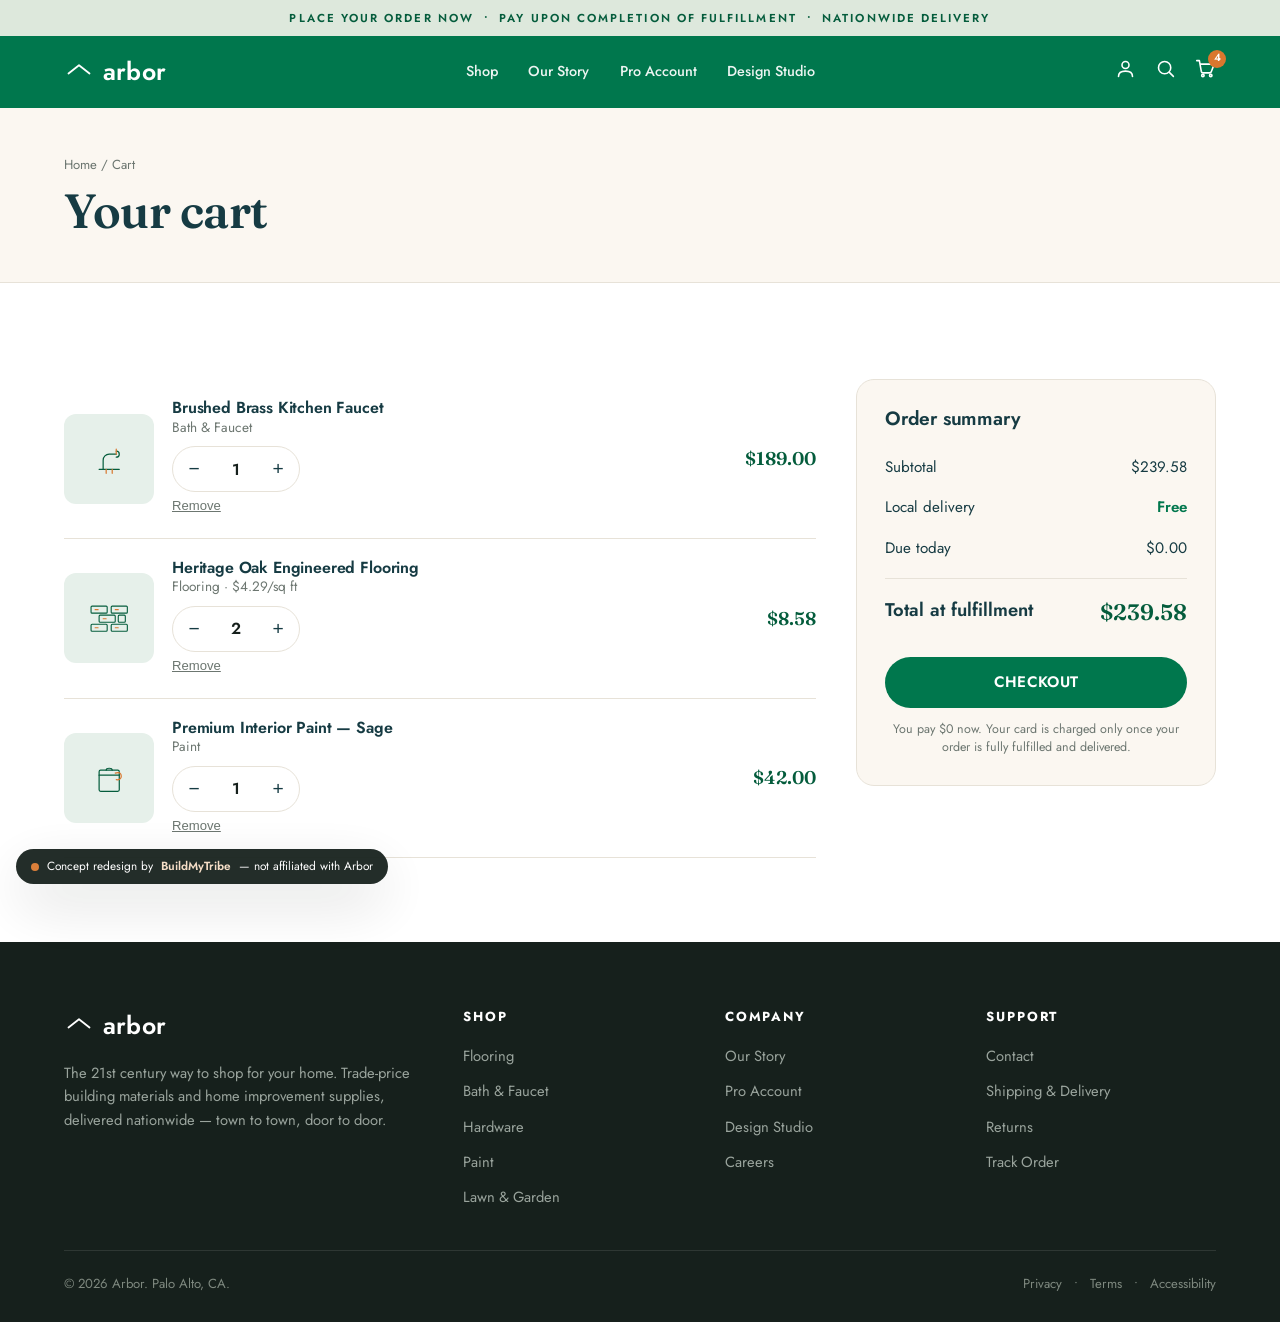
==== cart.html @ d4bcc78b "Arbor concept e-commerce redesign — homepage, shop, product, cart" ====
<!doctype html><html lang="en"><head>
<meta charset="utf-8"><meta name="viewport" content="width=device-width,initial-scale=1">
<title>Your Cart — Arbor</title>
<meta name="description" content="Review your Arbor cart and check out. Pay upon completion of fulfillment.">
<link rel="preconnect" href="https://fonts.googleapis.com"><link rel="preconnect" href="https://fonts.gstatic.com" crossorigin>
<link href="https://fonts.googleapis.com/css2?family=Fraunces:ital,opsz,wght@0,9..144,400;0,9..144,500;0,9..144,600;1,9..144,500&family=Jost:wght@400;500;600&display=swap" rel="stylesheet">
<link rel="stylesheet" href="assets/style.css">
</head><body><div class="announce">Place your order now &nbsp;•&nbsp; pay upon completion of fulfillment &nbsp;•&nbsp; nationwide delivery</div>
<header class="nav"><div class="wrap nav-inner">
  <a class="logo" href="index.html"><svg viewBox="0 0 40 28" fill="none" stroke="currentColor" stroke-width="2.4" stroke-linecap="round" stroke-linejoin="round"><path d="M6 16 L20 5 L34 16"/></svg><span>arbor</span></a>
  <nav class="nav-links"><a href="shop.html">Shop</a><a href="index.html#story">Our Story</a><a href="index.html#pro">Pro Account</a><a href="index.html#studio">Design Studio</a></nav>
  <div class="nav-icons">
    <a href="#" aria-label="Account"><svg viewBox="0 0 24 24" fill="none" stroke-width="1.8" stroke-linecap="round" stroke-linejoin="round"><circle cx="12" cy="8" r="4"/><path d="M4 21c0-4 3.5-6 8-6s8 2 8 6"/></svg></a>
    <a href="shop.html" aria-label="Search"><svg viewBox="0 0 24 24" fill="none" stroke-width="1.8" stroke-linecap="round" stroke-linejoin="round"><circle cx="11" cy="11" r="7"/><path d="M21 21l-4.3-4.3"/></svg></a>
    <a class="cart-link" href="cart.html" aria-label="Cart"><svg viewBox="0 0 24 24" fill="none" stroke-width="1.8" stroke-linecap="round" stroke-linejoin="round"><circle cx="9" cy="20" r="1.4"/><circle cx="18" cy="20" r="1.4"/><path d="M2 3h3l2.2 12.4a2 2 0 0 0 2 1.6h7.5a2 2 0 0 0 2-1.6L22 7H6"/></svg><span class="cart-badge" style="display:none">0</span></a>
    <button class="menu-toggle" aria-label="Menu"><svg viewBox="0 0 24 24" fill="none" stroke-width="2" stroke-linecap="round"><path d="M4 7h16M4 12h16M4 17h16"/></svg></button>
  </div>
</div></header>
<div class="mobile-menu"><button class="close" aria-label="Close"><svg viewBox="0 0 24 24" fill="none" stroke-width="2" stroke-linecap="round"><path d="M6 6l12 12M18 6L6 18"/></svg></button>
  <a href="shop.html">Shop</a><a href="index.html#story">Our Story</a><a href="index.html#pro">Pro Account</a><a href="index.html#studio">Design Studio</a>
  <a href="cart.html">Cart</a>
</div><div class="pagehead"><div class="wrap"><div class="crumb"><a href="index.html">Home</a> / Cart</div><h1>Your cart</h1></div></div><section style="padding-top:48px"><div class="wrap"><div id="cartRoot"></div></div></section><footer class="footer"><div class="wrap">
  <div class="footer-grid">
    <div><div class="logo"><svg viewBox="0 0 40 28" fill="none" stroke="currentColor" stroke-width="2.4" stroke-linecap="round" stroke-linejoin="round"><path d="M6 16 L20 5 L34 16"/></svg><span>arbor</span></div>
      <p>The 21st century way to shop for your home. Trade-price building materials and home improvement supplies, delivered nationwide — town to town, door to door.</p>
    </div>
    <div><h5>Shop</h5><ul><li><a href="shop.html">Flooring</a></li><li><a href="shop.html">Bath &amp; Faucet</a></li><li><a href="shop.html">Hardware</a></li><li><a href="shop.html">Paint</a></li><li><a href="shop.html">Lawn &amp; Garden</a></li></ul></div>
    <div><h5>Company</h5><ul><li><a href="index.html#story">Our Story</a></li><li><a href="index.html#pro">Pro Account</a></li><li><a href="index.html#studio">Design Studio</a></li><li><a href="#">Careers</a></li></ul></div>
    <div><h5>Support</h5><ul><li><a href="#">Contact</a></li><li><a href="#">Shipping &amp; Delivery</a></li><li><a href="#">Returns</a></li><li><a href="#">Track Order</a></li></ul></div>
  </div>
  <div class="footer-bottom"><span>© 2026 Arbor. Palo Alto, CA.</span><span>Privacy &nbsp; • &nbsp; Terms &nbsp; • &nbsp; Accessibility</span></div>
</div></footer><script src="assets/app.js"></script>
<script>
(function(){
  var P=window.ARBOR_PRODUCTS||{};
  var root=document.getElementById("cartRoot");
  function money(n){ return "$"+n.toFixed(2); }
  function render(){
    var items=window.ArborCart.get();
    if(!items.length){
      root.innerHTML='<div class="empty-cart"><svg viewBox="0 0 24 24" fill="none" stroke-width="1.5" stroke-linecap="round" stroke-linejoin="round"><circle cx="9" cy="20" r="1.4"/><circle cx="18" cy="20" r="1.4"/><path d="M2 3h3l2.2 12.4a2 2 0 0 0 2 1.6h7.5a2 2 0 0 0 2-1.6L22 7H6"/></svg><h2 style="margin-bottom:.5rem">Your cart is empty</h2><p class="muted" style="margin-bottom:1.5rem">Add a few essentials to get started.</p><a class="btn btn-primary" href="shop.html">Start shopping</a></div>';
      return;
    }
    var sub=0;
    var rows=items.map(function(it){
      var p=P[it.id]; if(!p) return "";
      var line=p.price*it.qty; sub+=line;
      return '<div class="cart-item" data-id="'+it.id+'">'+
        '<div class="thumb">'+(window.ARBOR_ICONS[p.icon]||"")+'</div>'+
        '<div><h4>'+p.name+'</h4><div class="meta">'+p.cat+(p.unit?(" · "+money(p.price)+p.unit):"")+'</div>'+
        '<div class="qty" style="margin-top:.5rem;width:max-content"><button data-dec>−</button><span>'+it.qty+'</span><button data-inc>+</button></div>'+
        '<button class="remove" data-rm>Remove</button></div>'+
        '<div class="line-price">'+money(line)+'</div></div>';
    }).join("");
    var ship = sub>0 ? 0 : 0;
    var tax = sub*0.0;
    var total = sub;
    root.innerHTML='<div class="cart-layout"><div>'+rows+'</div>'+
      '<aside class="summary"><h3>Order summary</h3>'+
      '<div class="row"><span>Subtotal</span><span>'+money(sub)+'</span></div>'+
      '<div class="row"><span>Local delivery</span><span style="color:var(--green);font-weight:600">Free</span></div>'+
      '<div class="row"><span>Due today</span><span>$0.00</span></div>'+
      '<div class="row total"><span>Total at fulfillment</span><span class="price">'+money(total)+'</span></div>'+
      '<button class="btn btn-primary" id="checkoutBtn">Checkout</button>'+
      '<p class="note">You pay $0 now. Your card is charged only once your order is fully fulfilled and delivered.</p>'+
      '</aside></div>';
    // wire controls
    root.querySelectorAll(".cart-item").forEach(function(row){
      var id=row.getAttribute("data-id");
      row.querySelector("[data-inc]").addEventListener("click",function(){ var q=window.ArborCart.get().find(function(x){return x.id===id;}).qty; window.ArborCart.setQty(id,q+1); render(); });
      row.querySelector("[data-dec]").addEventListener("click",function(){ var q=window.ArborCart.get().find(function(x){return x.id===id;}).qty; window.ArborCart.setQty(id,q-1); render(); });
      row.querySelector("[data-rm]").addEventListener("click",function(){ window.ArborCart.remove(id); render(); });
    });
    var cb=document.getElementById("checkoutBtn");
    if(cb) cb.addEventListener("click",function(){ window.arborToast("Demo checkout — no payment is taken in this concept."); });
  }
  // seed a demo cart on first visit so the page is never empty for reviewers
  if(!window.ArborCart.get().length){ window.ArborCart.seed([{id:"p2",qty:1},{id:"p1",qty:2},{id:"p4",qty:1}]); }
  render();
})();
</script>
<div class="ribbon"><span class="dot"></span>Concept redesign by <a href="https://buildmytribe.io" target="_blank" rel="noopener">BuildMyTribe</a> — not affiliated with Arbor</div>
</body></html>
---- assets/style.css ----
/* Arbor — Concept Redesign by BuildMyTribe
   Brand-matched to superarbor.io: green #00774D, Jost body, serif display, terracotta accent */
:root{
  --green:#00774D;--green-dark:#045C3C;--green-soft:#E6F0EA;--terra:#D9772E;--terra-dark:#B85F1E;
  --ink:#16201C;--teal:#163B43;--cream:#FBF7F1;--sage:#DDE8DC;--peach:#F5DCC4;--line:#E7E2D8;
  --muted:#6C7670;--white:#fff;
  --shadow:0 1px 2px rgba(20,32,28,.04),0 8px 28px rgba(20,32,28,.07);
  --shadow-lg:0 20px 60px rgba(20,32,28,.14);
  --radius:18px;--radius-sm:12px;--maxw:1200px;--ease:cubic-bezier(.22,.61,.36,1);
}
*{box-sizing:border-box;margin:0;padding:0}
html{scroll-behavior:smooth}
body{font-family:'Jost',system-ui,sans-serif;color:var(--ink);background:var(--white);line-height:1.6;-webkit-font-smoothing:antialiased;overflow-x:hidden}
h1,h2,h3,h4{font-family:'Fraunces',Georgia,serif;line-height:1.08;font-weight:600;color:var(--teal);letter-spacing:-.01em}
a{color:inherit;text-decoration:none}
img{max-width:100%;display:block}
.wrap{max-width:var(--maxw);margin:0 auto;padding:0 24px}
.eyebrow{font-size:.74rem;letter-spacing:.22em;text-transform:uppercase;font-weight:600;color:var(--terra)}
.eyebrow.green{color:var(--green)}
.muted{color:var(--muted)}
.btn{display:inline-flex;align-items:center;gap:.5rem;font-family:'Jost',sans-serif;font-weight:600;font-size:.95rem;letter-spacing:.02em;padding:.85rem 1.6rem;border-radius:999px;border:1.5px solid transparent;cursor:pointer;transition:transform .25s var(--ease),background .25s var(--ease),box-shadow .25s var(--ease);text-transform:uppercase}
.btn-primary{background:var(--green);color:#fff}
.btn-primary:hover{background:var(--green-dark);transform:translateY(-2px);box-shadow:0 10px 24px rgba(0,119,77,.28)}
.btn-terra{background:var(--terra);color:#fff}
.btn-terra:hover{background:var(--terra-dark);transform:translateY(-2px);box-shadow:0 10px 24px rgba(217,119,46,.3)}
.btn-ghost{background:transparent;color:var(--teal);border-color:var(--teal)}
.btn-ghost:hover{background:var(--teal);color:#fff;transform:translateY(-2px)}
.btn-light{background:#fff;color:var(--green-dark)}
.btn-light:hover{transform:translateY(-2px);box-shadow:var(--shadow-lg)}
.btn-sm{padding:.6rem 1.1rem;font-size:.8rem}
.announce{background:var(--sage);color:var(--green-dark);text-align:center;font-size:.72rem;letter-spacing:.18em;text-transform:uppercase;font-weight:600;padding:.55rem 1rem}
.nav{position:sticky;top:0;z-index:50;background:var(--green);color:#fff}
.nav-inner{display:flex;align-items:center;justify-content:space-between;height:72px}
.logo{display:flex;align-items:center;gap:.55rem;font-family:'Jost',sans-serif;font-weight:600;font-size:1.55rem;color:#fff;letter-spacing:.01em}
.logo svg{width:30px;height:22px}
.nav-links{display:flex;gap:1.9rem;align-items:center}
.nav-links a{font-size:.9rem;font-weight:500;opacity:.92;transition:opacity .2s;position:relative;padding:.2rem 0}
.nav-links a::after{content:"";position:absolute;left:0;bottom:-2px;height:2px;width:0;background:var(--terra);transition:width .28s var(--ease)}
.nav-links a:hover{opacity:1}.nav-links a:hover::after{width:100%}
.nav-icons{display:flex;align-items:center;gap:1.2rem}
.nav-icons svg{width:21px;height:21px;stroke:#fff;cursor:pointer;transition:transform .2s}
.nav-icons a:hover svg{transform:scale(1.12)}
.cart-link{position:relative}
.cart-badge{position:absolute;top:-8px;right:-10px;background:var(--terra);color:#fff;font-family:'Jost',sans-serif;font-size:.66rem;font-weight:600;min-width:18px;height:18px;border-radius:999px;display:flex;align-items:center;justify-content:center;padding:0 4px}
.menu-toggle{display:none;background:none;border:none;cursor:pointer}
.menu-toggle svg{width:26px;height:26px;stroke:#fff}
.hero{position:relative;background:linear-gradient(135deg,#063,#00774D 55%,#0a8a5b);color:#fff;overflow:hidden}
.hero::after{content:"";position:absolute;inset:0;background:radial-gradient(circle at 82% 18%,rgba(217,119,46,.32),transparent 42%),radial-gradient(circle at 12% 88%,rgba(255,255,255,.08),transparent 40%)}
.hero-inner{position:relative;z-index:2;display:grid;grid-template-columns:1.05fr .95fr;gap:48px;align-items:center;padding:84px 0 92px}
.hero h1{color:#fff;font-size:clamp(2.6rem,5.4vw,4.5rem);font-weight:600}
.hero h1 .accent{color:var(--peach);font-style:italic}
.hero p{font-size:1.18rem;max-width:30rem;margin:1.3rem 0 2rem;color:rgba(255,255,255,.9)}
.hero-cta{display:flex;gap:.9rem;flex-wrap:wrap}
.hero-stats{display:flex;gap:2.2rem;margin-top:2.6rem}
.hero-stats .n{font-family:'Fraunces',serif;font-size:1.9rem;color:#fff;font-weight:600}
.hero-stats .l{font-size:.8rem;text-transform:uppercase;letter-spacing:.12em;opacity:.8}
.hero-card{background:rgba(255,255,255,.1);backdrop-filter:blur(8px);border:1px solid rgba(255,255,255,.22);border-radius:24px;padding:14px;box-shadow:var(--shadow-lg)}
.hero-vis{aspect-ratio:4/4.3;border-radius:16px;background:linear-gradient(160deg,#F5DCC4,#EFC9A8);position:relative;overflow:hidden;display:flex;align-items:center;justify-content:center}
.hero-vis svg{width:78%;height:78%}
.hero-tag{position:absolute;background:#fff;color:var(--teal);border-radius:14px;padding:.6rem .9rem;box-shadow:var(--shadow);font-size:.82rem;font-weight:600;display:flex;align-items:center;gap:.5rem}
.hero-tag.t1{top:24px;left:24px}.hero-tag.t2{bottom:24px;right:24px}
.hero-tag .dot{width:9px;height:9px;border-radius:50%;background:var(--green)}
.trust{background:var(--cream);border-bottom:1px solid var(--line)}
.trust-inner{display:flex;justify-content:space-between;gap:24px;flex-wrap:wrap;padding:26px 0}
.trust-item{display:flex;align-items:center;gap:.7rem;font-size:.92rem;font-weight:500;color:var(--teal)}
.trust-item svg{width:26px;height:26px;stroke:var(--green);flex:none}
section{padding:84px 0}
.sec-head{text-align:center;max-width:42rem;margin:0 auto 52px}
.sec-head h2{font-size:clamp(2rem,3.6vw,2.9rem);margin:.7rem 0 .6rem}
.sec-head p{color:var(--muted);font-size:1.05rem}
.cat-grid{display:grid;grid-template-columns:repeat(5,1fr);gap:18px}
.cat{background:var(--cream);border:1px solid var(--line);border-radius:var(--radius);padding:26px 18px;text-align:center;transition:transform .3s var(--ease),box-shadow .3s var(--ease),border-color .3s;cursor:pointer}
.cat:hover{transform:translateY(-6px);box-shadow:var(--shadow-lg);border-color:var(--green)}
.cat-ic{width:74px;height:74px;border-radius:18px;background:var(--peach);margin:0 auto 16px;display:flex;align-items:center;justify-content:center}
.cat-ic svg{width:40px;height:40px;stroke:var(--green-dark)}
.cat h4{font-family:'Jost',sans-serif;font-weight:600;font-size:1.02rem;color:var(--teal)}
.cat span{font-size:.8rem;color:var(--muted)}
.prod-grid{display:grid;grid-template-columns:repeat(4,1fr);gap:24px}
.card{background:#fff;border:1px solid var(--line);border-radius:var(--radius);overflow:hidden;transition:transform .3s var(--ease),box-shadow .3s var(--ease);display:flex;flex-direction:column}
.card:hover{transform:translateY(-6px);box-shadow:var(--shadow-lg)}
.card-img{aspect-ratio:1/1;background:var(--green-soft);position:relative;display:flex;align-items:center;justify-content:center;overflow:hidden}
.card-img svg{width:62%;height:62%}
.card-tag{position:absolute;top:12px;left:12px;background:var(--terra);color:#fff;font-size:.66rem;font-weight:600;letter-spacing:.08em;text-transform:uppercase;padding:.28rem .6rem;border-radius:999px}
.card-tag.green{background:var(--green)}
.card-body{padding:18px 18px 20px;display:flex;flex-direction:column;gap:.35rem;flex:1}
.card-cat{font-size:.72rem;letter-spacing:.12em;text-transform:uppercase;color:var(--muted);font-weight:600}
.card-title{font-family:'Jost',sans-serif;font-weight:600;font-size:1.02rem;color:var(--teal)}
.card-foot{display:flex;align-items:center;justify-content:space-between;margin-top:auto;padding-top:12px}
.price{font-family:'Fraunces',serif;font-size:1.32rem;font-weight:600;color:var(--green-dark)}
.price s{font-family:'Jost',sans-serif;font-size:.85rem;color:var(--muted);margin-left:.4rem;font-weight:400}
.stars{color:var(--terra);font-size:.85rem;letter-spacing:.05em}
.add-btn{background:var(--green-soft);border:none;width:38px;height:38px;border-radius:10px;cursor:pointer;display:flex;align-items:center;justify-content:center;transition:background .2s,transform .2s}
.add-btn svg{width:18px;height:18px;stroke:var(--green-dark)}
.add-btn:hover{background:var(--green);transform:scale(1.06)}.add-btn:hover svg{stroke:#fff}
.way{background:var(--teal);color:#fff}.way h2{color:#fff}
.way-inner{display:grid;grid-template-columns:1fr 1fr;gap:56px;align-items:center}
.way .eyebrow{color:var(--peach)}
.way-list{list-style:none;display:grid;gap:18px;margin-top:26px}
.way-list li{display:flex;gap:14px;align-items:flex-start;font-size:1.04rem}
.way-list .tick{flex:none;width:28px;height:28px;border-radius:50%;background:rgba(255,255,255,.12);display:flex;align-items:center;justify-content:center;margin-top:2px}
.way-list .tick svg{width:15px;height:15px;stroke:var(--peach)}
.way-vis{display:grid;grid-template-columns:1fr 1fr;gap:16px}
.way-tile{background:rgba(255,255,255,.06);border:1px solid rgba(255,255,255,.14);border-radius:var(--radius);padding:26px}
.way-tile .n{font-family:'Fraunces',serif;font-size:2.4rem;color:var(--peach);font-weight:600}
.way-tile p{font-size:.92rem;color:rgba(255,255,255,.82);margin-top:.3rem}
.concierge{background:linear-gradient(120deg,var(--peach),#F8E7D3)}
.concierge-inner{display:grid;grid-template-columns:1fr auto;gap:40px;align-items:center}
.concierge h2{font-size:clamp(1.8rem,3vw,2.5rem)}
.concierge p{color:#5a4634;max-width:34rem;margin-top:.6rem;font-size:1.05rem}
.quote{text-align:center;max-width:48rem;margin:0 auto}
.quote .stars{font-size:1.3rem;display:block;margin-bottom:1rem}
.quote blockquote{font-family:'Fraunces',serif;font-size:clamp(1.4rem,2.6vw,2rem);color:var(--teal);font-weight:500;line-height:1.3}
.quote cite{display:block;margin-top:1.4rem;font-style:normal;color:var(--muted);font-weight:600;letter-spacing:.04em}
.news{background:var(--green);color:#fff;border-radius:var(--radius);padding:54px 40px;text-align:center}
.news h2{color:#fff}.news p{color:rgba(255,255,255,.88);margin:.6rem auto 1.6rem;max-width:30rem}
.news form{display:flex;gap:.6rem;max-width:30rem;margin:0 auto;flex-wrap:wrap;justify-content:center}
.news input{flex:1;min-width:200px;border:none;border-radius:999px;padding:.85rem 1.3rem;font-family:'Jost',sans-serif;font-size:.95rem}
.news input:focus{outline:3px solid rgba(217,119,46,.55)}
.footer{background:var(--ink);color:#cfd8d2;padding:64px 0 28px}
.footer-grid{display:grid;grid-template-columns:1.6fr 1fr 1fr 1fr;gap:32px;margin-bottom:40px}
.footer .logo{color:#fff;margin-bottom:1rem}
.footer p{font-size:.92rem;max-width:22rem;color:#9aa49d}
.footer h5{font-family:'Jost',sans-serif;color:#fff;font-size:.82rem;letter-spacing:.14em;text-transform:uppercase;margin-bottom:1rem}
.footer ul{list-style:none;display:grid;gap:.6rem}
.footer ul a{font-size:.92rem;color:#9aa49d;transition:color .2s}
.footer ul a:hover{color:var(--peach)}
.footer-bottom{border-top:1px solid rgba(255,255,255,.1);padding-top:22px;display:flex;justify-content:space-between;flex-wrap:wrap;gap:12px;font-size:.82rem;color:#7e887f}
.pagehead{background:var(--cream);border-bottom:1px solid var(--line);padding:46px 0}
.crumb{font-size:.82rem;color:var(--muted);margin-bottom:.6rem}
.crumb a:hover{color:var(--green)}
.pagehead h1{font-size:clamp(2rem,4vw,3rem)}
.shop-layout{display:grid;grid-template-columns:250px 1fr;gap:40px;align-items:start}
.filters{position:sticky;top:96px;background:#fff;border:1px solid var(--line);border-radius:var(--radius);padding:24px}
.filters h4{font-family:'Jost',sans-serif;font-size:.78rem;letter-spacing:.14em;text-transform:uppercase;color:var(--muted);margin:18px 0 10px}
.filters h4:first-child{margin-top:0}
.filters label{display:flex;align-items:center;gap:.6rem;font-size:.92rem;padding:.3rem 0;cursor:pointer;color:var(--teal)}
.filters input{accent-color:var(--green);width:16px;height:16px}
.shop-top{display:flex;justify-content:space-between;align-items:center;margin-bottom:24px}
.shop-top .count{color:var(--muted);font-size:.92rem}
.shop-top select{border:1px solid var(--line);border-radius:999px;padding:.55rem 1rem;font-family:'Jost',sans-serif;font-size:.88rem;color:var(--teal);background:#fff;cursor:pointer}
.pdp{display:grid;grid-template-columns:1fr 1fr;gap:56px;align-items:start;padding-top:48px}
.pdp-gallery{position:sticky;top:96px}
.pdp-main{aspect-ratio:1/1;background:var(--green-soft);border-radius:var(--radius);display:flex;align-items:center;justify-content:center;overflow:hidden;border:1px solid var(--line)}
.pdp-main svg{width:60%;height:60%}
.pdp-thumbs{display:grid;grid-template-columns:repeat(4,1fr);gap:12px;margin-top:14px}
.pdp-thumb{aspect-ratio:1/1;background:var(--cream);border:1px solid var(--line);border-radius:12px;display:flex;align-items:center;justify-content:center;cursor:pointer;transition:border-color .2s}
.pdp-thumb svg{width:54%;height:54%;stroke:var(--green-dark)}
.pdp-thumb:hover,.pdp-thumb.active{border-color:var(--green)}
.pdp-info .stars{font-size:1rem}
.pdp-info h1{font-size:clamp(1.8rem,3.4vw,2.6rem);margin:.5rem 0}
.pdp-price{font-family:'Fraunces',serif;font-size:2.1rem;color:var(--green-dark);font-weight:600;margin:.4rem 0 .2rem}
.pdp-price s{font-family:'Jost',sans-serif;font-size:1.1rem;color:var(--muted);margin-left:.6rem;font-weight:400}
.pdp-desc{color:var(--muted);margin:1.2rem 0 1.6rem;font-size:1.02rem}
.qty{display:flex;align-items:center;border:1.5px solid var(--line);border-radius:999px;overflow:hidden}
.qty button{background:none;border:none;width:42px;height:44px;font-size:1.2rem;cursor:pointer;color:var(--teal)}
.qty button:hover{background:var(--cream)}
.qty span{width:42px;text-align:center;font-weight:600}
.pdp-actions{display:flex;gap:.8rem;align-items:center;margin:1.4rem 0;flex-wrap:wrap}
.pdp-feats{display:grid;gap:14px;margin-top:1.8rem;border-top:1px solid var(--line);padding-top:1.8rem}
.pdp-feats div{display:flex;gap:.8rem;align-items:center;font-size:.95rem;color:var(--teal)}
.pdp-feats svg{width:22px;height:22px;stroke:var(--green);flex:none}
.cart-layout{display:grid;grid-template-columns:1fr 360px;gap:40px;align-items:start;padding-top:48px}
.cart-item{display:grid;grid-template-columns:90px 1fr auto;gap:18px;align-items:center;padding:20px 0;border-bottom:1px solid var(--line)}
.cart-item .thumb{width:90px;height:90px;border-radius:12px;background:var(--green-soft);display:flex;align-items:center;justify-content:center}
.cart-item .thumb svg{width:56%;height:56%}
.cart-item h4{font-family:'Jost',sans-serif;font-weight:600;color:var(--teal);font-size:1rem}
.cart-item .meta{font-size:.85rem;color:var(--muted)}
.cart-item .remove{background:none;border:none;color:var(--muted);font-size:.82rem;cursor:pointer;text-decoration:underline;margin-top:.3rem;padding:0}
.cart-item .remove:hover{color:var(--terra)}
.cart-item .line-price{font-family:'Fraunces',serif;font-weight:600;color:var(--green-dark);font-size:1.15rem}
.summary{background:var(--cream);border:1px solid var(--line);border-radius:var(--radius);padding:28px;position:sticky;top:96px}
.summary h3{font-family:'Jost',sans-serif;font-size:1.2rem;color:var(--teal);margin-bottom:18px}
.summary .row{display:flex;justify-content:space-between;padding:.5rem 0;font-size:.95rem;color:var(--teal)}
.summary .row.total{border-top:1px solid var(--line);margin-top:.6rem;padding-top:1rem;font-size:1.15rem;font-weight:600}
.summary .row.total .price{font-size:1.4rem}
.summary .btn{width:100%;justify-content:center;margin-top:18px}
.summary .note{font-size:.78rem;color:var(--muted);text-align:center;margin-top:12px;line-height:1.5}
.empty-cart{text-align:center;padding:60px 20px}
.empty-cart svg{width:64px;height:64px;stroke:var(--muted);margin:0 auto 18px}
.ribbon{position:fixed;bottom:16px;left:16px;z-index:80;background:var(--ink);color:#fff;border-radius:999px;padding:.5rem .95rem;font-size:.74rem;display:flex;align-items:center;gap:.5rem;box-shadow:var(--shadow-lg);opacity:.94}
.ribbon .dot{width:8px;height:8px;border-radius:50%;background:var(--terra)}
.ribbon a{color:var(--peach);font-weight:600}
.reveal{opacity:0;transform:translateY(26px);transition:opacity .7s var(--ease),transform .7s var(--ease)}
.reveal.in{opacity:1;transform:none}
.toast{position:fixed;bottom:24px;right:24px;z-index:90;background:var(--teal);color:#fff;padding:.9rem 1.3rem;border-radius:12px;box-shadow:var(--shadow-lg);font-size:.92rem;transform:translateY(20px);opacity:0;transition:opacity .3s,transform .3s;pointer-events:none}
.toast.show{opacity:1;transform:none}
.mobile-menu{display:none;position:fixed;inset:0;z-index:60;background:var(--green);flex-direction:column;padding:90px 32px 40px;gap:1.4rem}
.mobile-menu.open{display:flex}
.mobile-menu a{color:#fff;font-size:1.3rem;font-family:'Fraunces',serif}
.mobile-menu .close{position:absolute;top:24px;right:24px;background:none;border:none;cursor:pointer}
.mobile-menu .close svg{width:30px;height:30px;stroke:#fff}
@media(max-width:980px){
  .hero-inner{grid-template-columns:1fr;gap:36px;padding:56px 0 64px}
  .way-inner,.concierge-inner,.pdp,.cart-layout{grid-template-columns:1fr;gap:32px}
  .cat-grid{grid-template-columns:repeat(3,1fr)}
  .prod-grid{grid-template-columns:repeat(2,1fr)}
  .shop-layout{grid-template-columns:1fr}
  .filters{position:static}.pdp-gallery,.summary{position:static}
  .footer-grid{grid-template-columns:1fr 1fr}
}
@media(max-width:640px){
  .nav-links{display:none}.menu-toggle{display:block}
  section{padding:56px 0}
  .cat-grid{grid-template-columns:repeat(2,1fr)}
  .prod-grid{grid-template-columns:repeat(2,1fr);gap:14px}
  .trust-inner{justify-content:flex-start;gap:18px}
  .hero-stats{gap:1.4rem}
  .footer-grid{grid-template-columns:1fr}
  .concierge-inner{grid-template-columns:1fr}
  .news{padding:38px 22px}
}
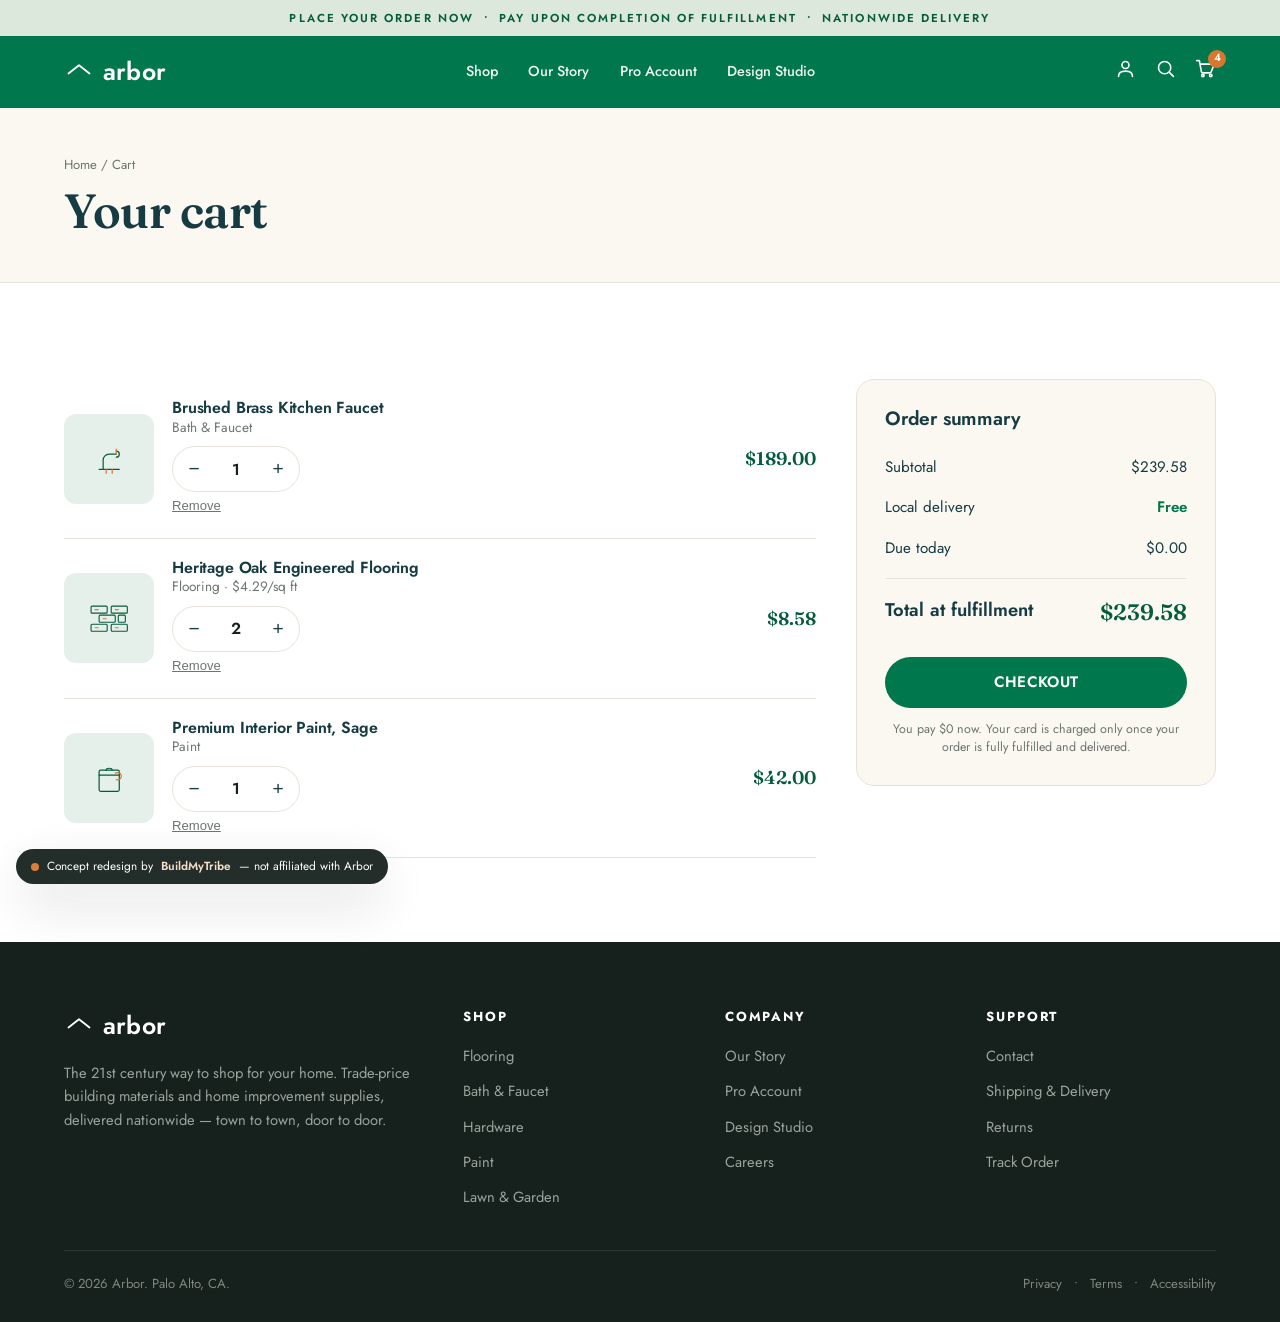
==== commit 71f84e07: "Add checkout page (5th brief page); remove em dashes from product names; per-product review counts" ====
--- a/cart.html
+++ b/cart.html
@@ -72,7 +72,7 @@
       row.querySelector("[data-rm]").addEventListener("click",function(){ window.ArborCart.remove(id); render(); });
     });
     var cb=document.getElementById("checkoutBtn");
-    if(cb) cb.addEventListener("click",function(){ window.arborToast("Demo checkout — no payment is taken in this concept."); });
+    if(cb) cb.addEventListener("click",function(){ location.href="checkout.html"; });
   }
   // seed a demo cart on first visit so the page is never empty for reviewers
   if(!window.ArborCart.get().length){ window.ArborCart.seed([{id:"p2",qty:1},{id:"p1",qty:2},{id:"p4",qty:1}]); }
--- a/assets/style.css
+++ b/assets/style.css
@@ -60,6 +60,7 @@
 .hero-tag{position:absolute;background:#fff;color:var(--teal);border-radius:14px;padding:.6rem .9rem;box-shadow:var(--shadow);font-size:.82rem;font-weight:600;display:flex;align-items:center;gap:.5rem}
 .hero-tag.t1{top:24px;left:24px}.hero-tag.t2{bottom:24px;right:24px}
 .hero-tag .dot{width:9px;height:9px;border-radius:50%;background:var(--green)}
+.hero-tag svg{width:18px;height:18px;stroke:var(--green);flex:none}
 .trust{background:var(--cream);border-bottom:1px solid var(--line)}
 .trust-inner{display:flex;justify-content:space-between;gap:24px;flex-wrap:wrap;padding:26px 0}
 .trust-item{display:flex;align-items:center;gap:.7rem;font-size:.92rem;font-weight:500;color:var(--teal)}
@@ -209,3 +210,31 @@
   .concierge-inner{grid-template-columns:1fr}
   .news{padding:38px 22px}
 }
+
+/* Checkout */
+.checkout-layout{display:grid;grid-template-columns:1fr 380px;gap:48px;align-items:start;padding-top:48px}
+.co-section{margin-bottom:32px}
+.co-section h3{font-family:'Jost',sans-serif;font-size:1.05rem;color:var(--teal);margin-bottom:14px;display:flex;align-items:center;gap:.6rem}
+.co-step{width:24px;height:24px;border-radius:50%;background:var(--green);color:#fff;font-size:.8rem;display:flex;align-items:center;justify-content:center;font-weight:600}
+.form-grid{display:grid;gap:14px}
+.form-row{display:grid;grid-template-columns:1fr 1fr;gap:14px}
+.field label{display:block;font-size:.78rem;letter-spacing:.04em;text-transform:uppercase;color:var(--muted);font-weight:600;margin-bottom:.35rem}
+.field input,.field select{width:100%;border:1.5px solid var(--line);border-radius:10px;padding:.72rem .9rem;font-family:'Jost',sans-serif;font-size:.95rem;color:var(--teal);background:#fff}
+.field input:focus,.field select:focus{outline:none;border-color:var(--green);box-shadow:0 0 0 3px var(--green-soft)}
+.deliv{display:grid;gap:10px}
+.deliv-opt{border:1.5px solid var(--line);border-radius:12px;padding:14px 16px;display:flex;align-items:center;justify-content:space-between;cursor:pointer;transition:border-color .2s,background .2s}
+.deliv-opt:hover{border-color:var(--green)}
+.deliv-opt.sel{border-color:var(--green);background:var(--green-soft)}
+.deliv-opt .l{display:flex;align-items:center;gap:.7rem;font-weight:500;color:var(--teal)}
+.deliv-opt input{accent-color:var(--green);width:16px;height:16px}
+.deliv-opt .p{font-weight:600;color:var(--green-dark)}
+.pay-note{background:var(--green-soft);border:1px solid #cfe3d8;border-radius:12px;padding:14px 16px;font-size:.88rem;color:var(--green-dark);display:flex;gap:.7rem;align-items:flex-start}
+.pay-note svg{width:20px;height:20px;stroke:var(--green);flex:none;margin-top:2px}
+.co-mini{display:flex;align-items:center;gap:12px;padding:10px 0;border-bottom:1px solid var(--line);font-size:.9rem}
+.co-mini .thumb{width:46px;height:46px;border-radius:8px;background:var(--green-soft);display:flex;align-items:center;justify-content:center;flex:none}
+.co-mini .thumb svg{width:58%;height:58%}
+.co-mini .nm{flex:1;color:var(--teal)}
+.co-mini .qt{color:var(--muted);font-size:.8rem}
+.co-mini .lp{font-family:'Fraunces',serif;font-weight:600;color:var(--green-dark)}
+@media(max-width:980px){.checkout-layout{grid-template-columns:1fr}.summary{position:static}}
+@media(max-width:640px){.form-row{grid-template-columns:1fr}}
